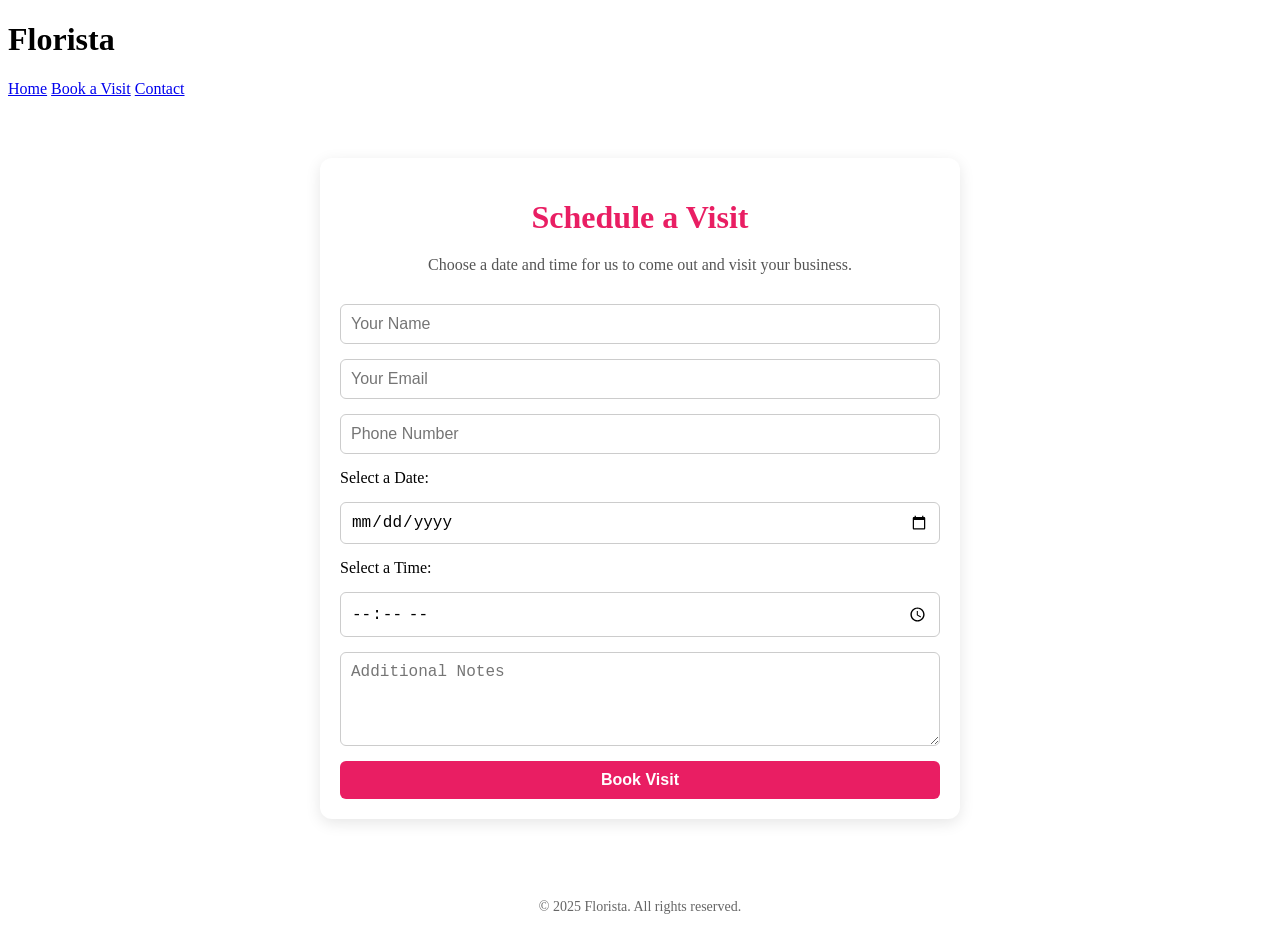
==== index.html @ ec383525 "Rename flower.html to index.html" ====
<!DOCTYPE html>
<html lang="en">
<head>
<meta charset="UTF-8">
<meta name="viewport" content="width=device-width, initial-scale=1.0">
<title>Florista - Book a Visit</title>
<link rel="stylesheet" href="styles.css">
<style>
/* Page-specific styles */
.booking-container {
  max-width: 600px;
  margin: 60px auto;
  padding: 20px;
  border-radius: 12px;
  box-shadow: 0 4px 15px rgba(0,0,0,0.1);
  background-color: #fff;
}

.booking-container h1 {
  text-align: center;
  margin-bottom: 20px;
  color: #e91e63;
}

.booking-container p {
  text-align: center;
  margin-bottom: 30px;
  color: #555;
}

.booking-container form {
  display: flex;
  flex-direction: column;
  gap: 15px;
}

input, select, textarea, button {
  padding: 10px;
  border-radius: 6px;
  border: 1px solid #ccc;
  font-size: 1rem;
}

input:focus, select:focus, textarea:focus {
  outline: none;
  border-color: #e91e63;
  box-shadow: 0 0 0 1px #e91e63;
}

button {
  background-color: #e91e63;
  color: #fff;
  font-weight: bold;
  border: none;
  cursor: pointer;
  transition: 0.3s;
}

button:hover {
  background-color: #d81b60;
}

footer {
  text-align: center;
  margin-top: 60px;
  padding: 20px;
  color: #666;
  font-size: 0.875rem;
}
</style>
</head>
<body>

<header class="container">
  <h1>Florista</h1>
  <nav>
    <a href="index.html">Home</a>
    <a href="#booking">Book a Visit</a>
    <a href="index.html#contact">Contact</a>
  </nav>
</header>

<main class="booking-container">
  <h1>Schedule a Visit</h1>
  <p>Choose a date and time for us to come out and visit your business.</p>

  <form onsubmit="handleBooking(event)">
    <input type="text" name="name" placeholder="Your Name" required>
    <input type="email" name="email" placeholder="Your Email" required>
    <input type="tel" name="phone" placeholder="Phone Number" required>
    <label for="date">Select a Date:</label>
    <input type="date" id="date" name="date" required>
    <label for="time">Select a Time:</label>
    <input type="time" id="time" name="time" required>
    <textarea name="notes" placeholder="Additional Notes" rows="4"></textarea>
    <button type="submit">Book Visit</button>
    <p id="confirmationMsg" style="display:none; color:green; text-align:center; margin-top:10px;">Thank you! Your booking has been received.</p>
  </form>
</main>

<footer>
  © 2025 Florista. All rights reserved.
</footer>

<script>
function handleBooking(e){
  e.preventDefault();
  // In production, send form data to your server here
  const msg = document.getElementById('confirmationMsg');
  msg.style.display = 'block';
  e.target.reset();
  setTimeout(() => { msg.style.display='none'; }, 5000);
}
</script>

</body>
</html>
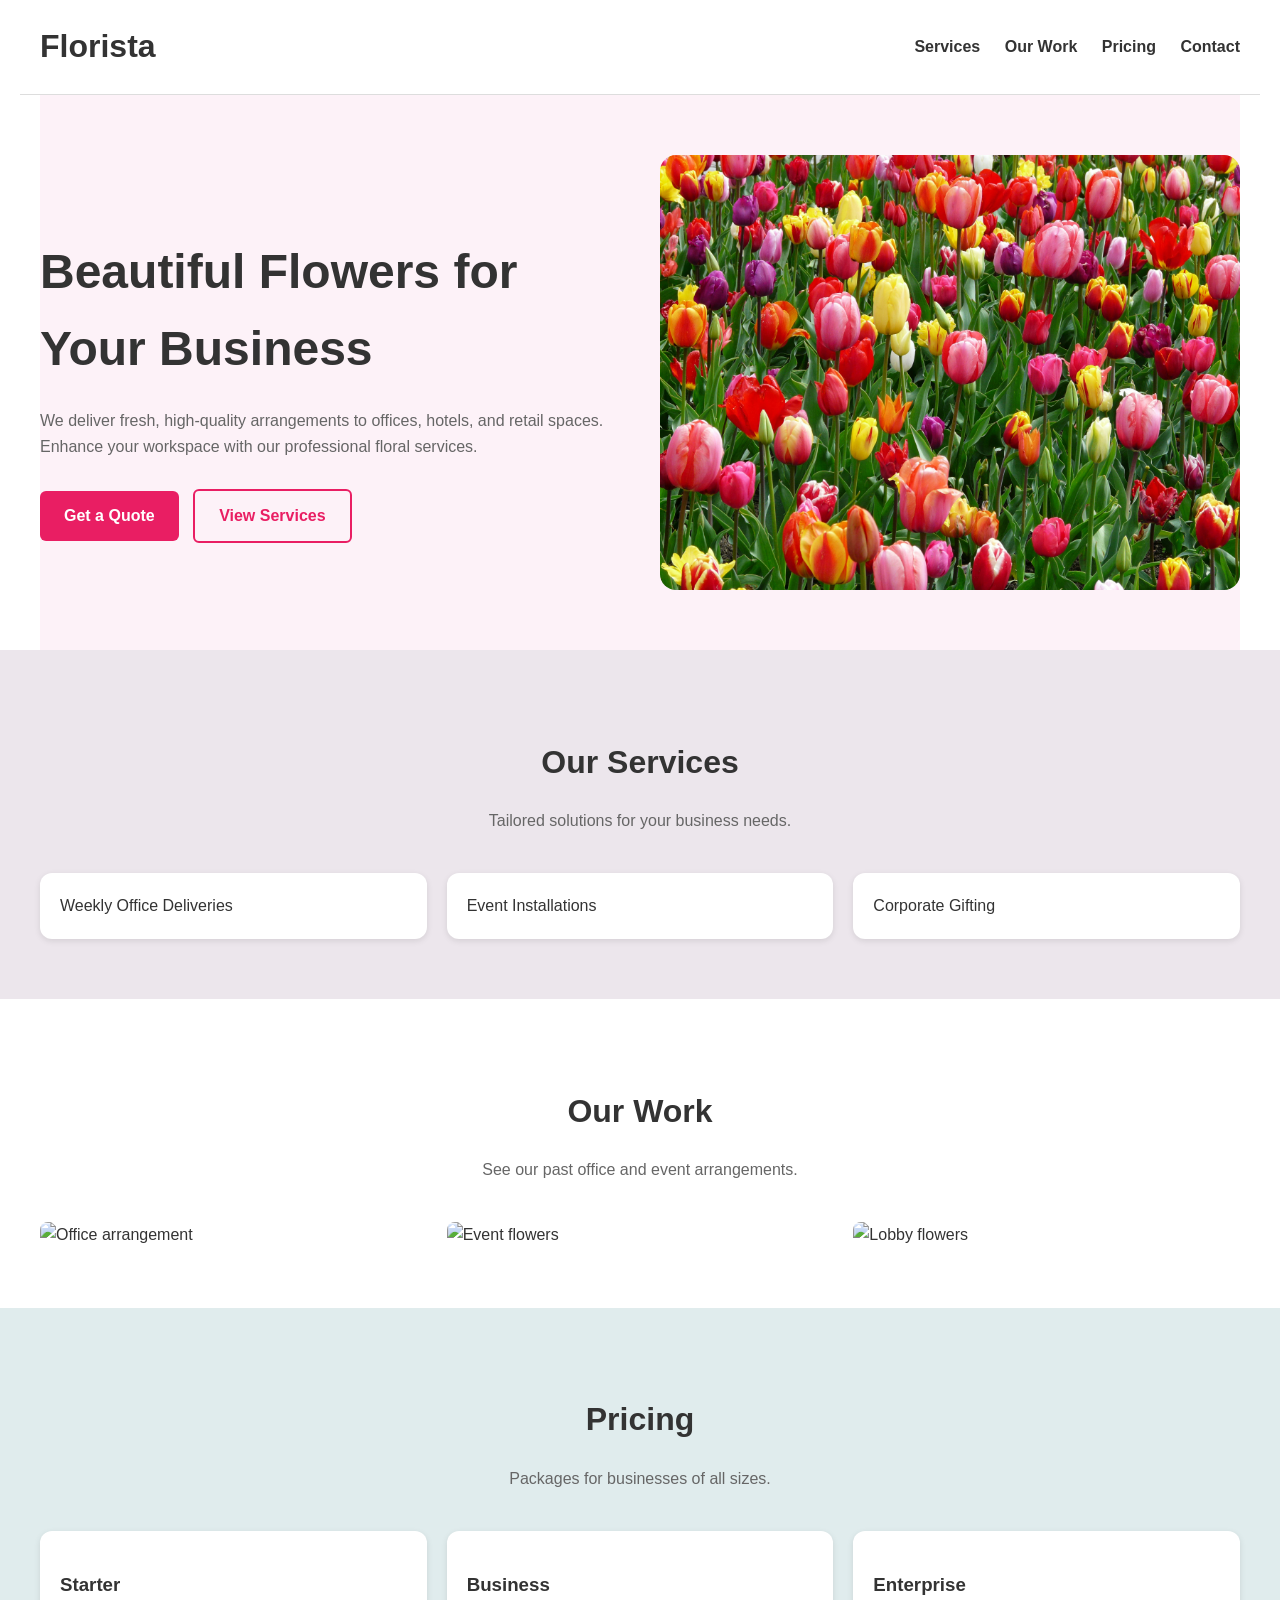
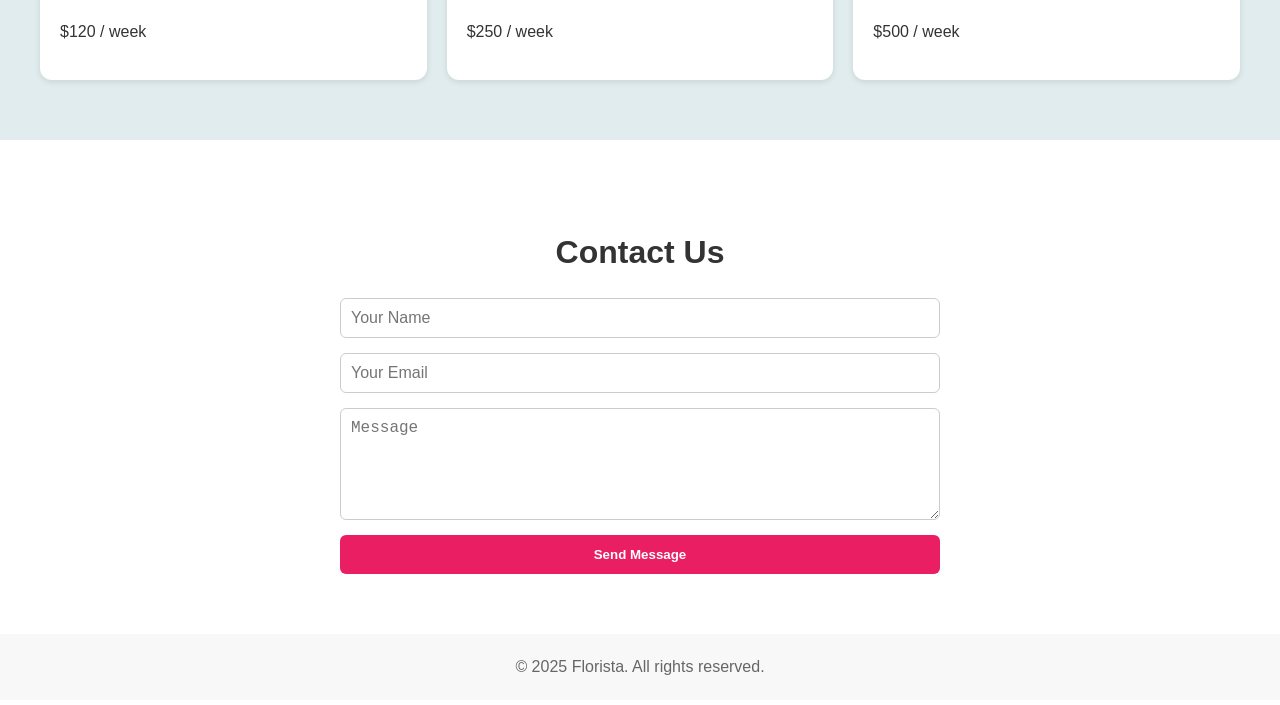
==== commit dc8e0216: "Update index.html" ====
--- a/index.html
+++ b/index.html
@@ -3,116 +3,90 @@
 <head>
 <meta charset="UTF-8">
 <meta name="viewport" content="width=device-width, initial-scale=1.0">
-<title>Florista - Book a Visit</title>
-<link rel="stylesheet" href="styles.css">
-<style>
-/* Page-specific styles */
-.booking-container {
-  max-width: 600px;
-  margin: 60px auto;
-  padding: 20px;
-  border-radius: 12px;
-  box-shadow: 0 4px 15px rgba(0,0,0,0.1);
-  background-color: #fff;
-}
-
-.booking-container h1 {
-  text-align: center;
-  margin-bottom: 20px;
-  color: #e91e63;
-}
-
-.booking-container p {
-  text-align: center;
-  margin-bottom: 30px;
-  color: #555;
-}
-
-.booking-container form {
-  display: flex;
-  flex-direction: column;
-  gap: 15px;
-}
-
-input, select, textarea, button {
-  padding: 10px;
-  border-radius: 6px;
-  border: 1px solid #ccc;
-  font-size: 1rem;
-}
-
-input:focus, select:focus, textarea:focus {
-  outline: none;
-  border-color: #e91e63;
-  box-shadow: 0 0 0 1px #e91e63;
-}
-
-button {
-  background-color: #e91e63;
-  color: #fff;
-  font-weight: bold;
-  border: none;
-  cursor: pointer;
-  transition: 0.3s;
-}
-
-button:hover {
-  background-color: #d81b60;
-}
-
-footer {
-  text-align: center;
-  margin-top: 60px;
-  padding: 20px;
-  color: #666;
-  font-size: 0.875rem;
-}
-</style>
+<title>Florista Corporate Flowers</title>
+<link rel="stylesheet" href="style.css">
 </head>
 <body>
 
 <header class="container">
   <h1>Florista</h1>
   <nav>
-    <a href="index.html">Home</a>
-    <a href="#booking">Book a Visit</a>
-    <a href="index.html#contact">Contact</a>
+    <a href="#services">Services</a>
+    <a href="#work">Our Work</a>
+    <a href="#pricing">Pricing</a>
+    <a href="#contact">Contact</a>
   </nav>
 </header>
 
-<main class="booking-container">
-  <h1>Schedule a Visit</h1>
-  <p>Choose a date and time for us to come out and visit your business.</p>
+<main class="hero container">
+  <div class="content">
+    <h1>Beautiful Flowers for Your Business</h1>
+    <p>We deliver fresh, high-quality arrangements to offices, hotels, and retail spaces. Enhance your workspace with our professional floral services.</p>
+    <div class="buttons">
+      <a href="#contact" class="primary">Get a Quote</a>
+      <a href="#services" class="secondary">View Services</a>
+    </div>
+  </div>
+  <div class="image">
+    <img src="/images/tulips.jpg" alt="Flowers in office">
+  </div>
+</main>
 
-  <form onsubmit="handleBooking(event)">
-    <input type="text" name="name" placeholder="Your Name" required>
-    <input type="email" name="email" placeholder="Your Email" required>
-    <input type="tel" name="phone" placeholder="Phone Number" required>
-    <label for="date">Select a Date:</label>
-    <input type="date" id="date" name="date" required>
-    <label for="time">Select a Time:</label>
-    <input type="time" id="time" name="time" required>
-    <textarea name="notes" placeholder="Additional Notes" rows="4"></textarea>
-    <button type="submit">Book Visit</button>
-    <p id="confirmationMsg" style="display:none; color:green; text-align:center; margin-top:10px;">Thank you! Your booking has been received.</p>
+<section id="services">
+  <h2>Our Services</h2>
+  <p class="section-desc">Tailored solutions for your business needs.</p>
+  <div class="cards cards-3 container">
+    <div class="card">Weekly Office Deliveries</div>
+    <div class="card">Event Installations</div>
+    <div class="card">Corporate Gifting</div>
+  </div>
+</section>
+
+<section id="work">
+  <h2>Our Work</h2>
+  <p class="section-desc">See our past office and event arrangements.</p>
+  <div class="cards cards-3 container">
+    <img src="https://images.unsplash.com/photo-1542831371-d531d36971e6?q=80&w=400" alt="Office arrangement">
+    <img src="https://images.unsplash.com/photo-1504384308090-c894fdcc538d?q=80&w=400" alt="Event flowers">
+    <img src="https://images.unsplash.com/photo-1512917774080-9991f1c4c750?q=80&w=400" alt="Lobby flowers">
+  </div>
+</section>
+
+<section id="pricing">
+  <h2>Pricing</h2>
+  <p class="section-desc">Packages for businesses of all sizes.</p>
+  <div class="cards cards-3 container">
+    <div class="card">
+      <h3>Starter</h3>
+      <p>$120 / week</p>
+    </div>
+    <div class="card">
+      <h3>Business</h3>
+      <p>$250 / week</p>
+    </div>
+    <div class="card">
+      <h3>Enterprise</h3>
+      <p>$500 / week</p>
+    </div>
+  </div>
+</section>
+
+<section id="contact">
+  <h2>Contact Us</h2>
+  <form onsubmit="alert('Thank you! We will be in touch.'); return false;">
+    <input type="text" placeholder="Your Name" required>
+    <input type="email" placeholder="Your Email" required>
+    <textarea placeholder="Message" rows="5" required></textarea>
+    <button type="submit">Send Message</button>
   </form>
-</main>
+</section>
 
 <footer>
   © 2025 Florista. All rights reserved.
 </footer>
 
-<script>
-function handleBooking(e){
-  e.preventDefault();
-  // In production, send form data to your server here
-  const msg = document.getElementById('confirmationMsg');
-  msg.style.display = 'block';
-  e.target.reset();
-  setTimeout(() => { msg.style.display='none'; }, 5000);
-}
-</script>
-
 </body>
 </html>
 
+
+
--- a/style.css
+++ b/style.css
@@ -0,0 +1,206 @@
+/* Base */
+body {
+  margin: 0;
+  font-family: Arial, Helvetica, sans-serif;
+  line-height: 1.6;
+  color: #333;
+  background: #fff;
+}
+
+a {
+  text-decoration: none;
+  color: inherit;
+}
+
+img {
+  max-width: 100%;
+  display: block;
+  border-radius: 8px;
+}
+
+/* Container */
+.container {
+  max-width: 1200px;
+  margin: 0 auto;
+  padding: 0 20px;
+}
+
+/* Header */
+header {
+  display: flex;
+  justify-content: space-between;
+  align-items: center;
+  padding: 20px 0;
+  border-bottom: 1px solid #dddddd;
+}
+
+header nav a {
+  margin-left: 20px;
+  font-weight: bold;
+}
+
+header nav a:hover {
+  color: #e91e63;
+}
+
+/* Hero */
+.hero {
+  display: flex;
+  flex-wrap: wrap;
+  align-items: center;
+  gap: 40px;
+  padding: 60px 0;
+  background: #fdf2f8;
+}
+
+.hero .content {
+  flex: 1 1 400px;
+}
+
+.hero h1 {
+  font-size: 2.5rem;
+  margin-bottom: 20px;
+}
+
+.hero p {
+  margin-bottom: 30px;
+  color: #666;
+}
+
+.hero .buttons a {
+  display: inline-block;
+  padding: 12px 24px;
+  margin-right: 10px;
+  border-radius: 6px;
+  font-weight: bold;
+  transition: 0.3s;
+}
+
+.hero .primary {
+  background-color: #e91e63;
+  color: #fff;
+}
+
+.hero .primary:hover {
+  background-color: #d81b60;
+}
+
+.hero .secondary {
+  border: 2px solid #e91e63;
+  color: #e91e63;
+}
+
+.hero .secondary:hover {
+  background-color: #fce4ec;
+}
+
+/* Hero image */
+.hero .image {
+  flex: 1 1 400px;
+}
+
+.hero .image img {
+  border-radius: 16px;
+}
+
+/* Sections */
+section {
+  padding: 60px 0;
+}
+
+h2 {
+  text-align: center;
+  font-size: 2rem;
+  margin-bottom: 20px;
+}
+
+p.section-desc {
+  text-align: center;
+  color: #666;
+  margin-bottom: 40px;
+}
+
+/* Services */
+
+#services {
+
+  background-color: rgba(202, 185, 201, 0.352);
+}
+
+/* Pricing */
+
+#pricing {
+
+  background-color: rgba(95, 158, 160, 0.194);
+}
+
+/* Cards */
+.cards {
+  display: grid;
+  grid-template-columns: 1fr;
+  gap: 20px;
+}
+
+.card {
+  background: #fff;
+  padding: 20px;
+  border-radius: 12px;
+  box-shadow: 0 2px 6px rgba(0,0,0,0.1);
+  transition: 0.3s;
+}
+
+.card:hover {
+  transform: translateY(-4px);
+  box-shadow: 0 6px 12px rgba(0,0,0,0.1);
+}
+
+/* Grid for larger screens */
+@media(min-width:768px) {
+  .cards-2 { grid-template-columns: repeat(2,1fr); }
+  .cards-3 { grid-template-columns: repeat(3,1fr); }
+  .hero h1 { font-size: 3rem; }
+}
+
+/* Contact form */
+form {
+  max-width: 600px;
+  margin: 0 auto;
+  display: flex;
+  flex-direction: column;
+  gap: 15px;
+}
+
+input, textarea {
+  padding: 10px;
+  border-radius: 6px;
+  border: 1px solid #ccc;
+  font-size: 1rem;
+}
+
+input:focus, textarea:focus {
+  outline: none;
+  border-color: #e91e63;
+}
+
+button {
+  background-color: #e91e63;
+  color: #fff;
+  padding: 12px;
+  border: none;
+  font-weight: bold;
+  border-radius: 6px;
+  cursor: pointer;
+  transition: 0.3s;
+}
+
+button:hover {
+  background-color: #d81b60;
+}
+
+/* Footer */
+footer {
+  background: #f8f8f8;
+  text-align: center;
+  padding: 20px;
+  color: #666;
+}
